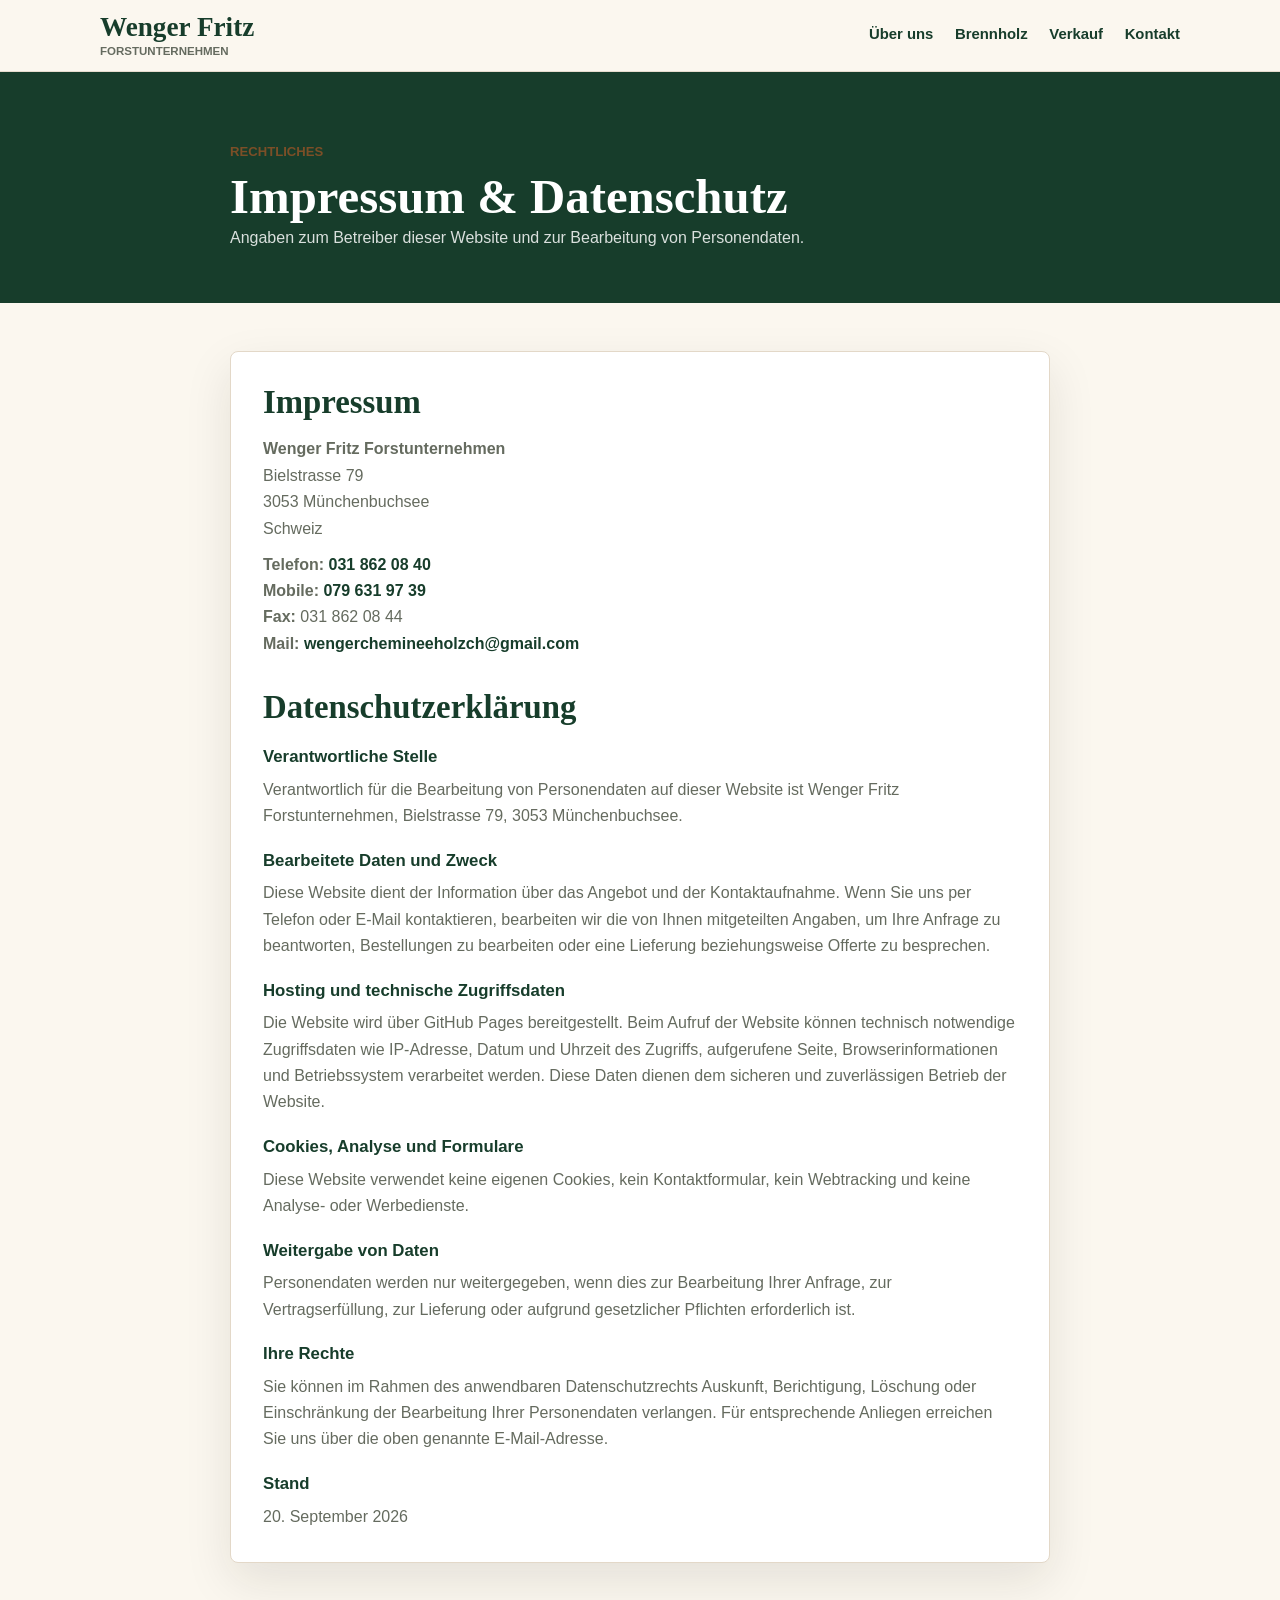
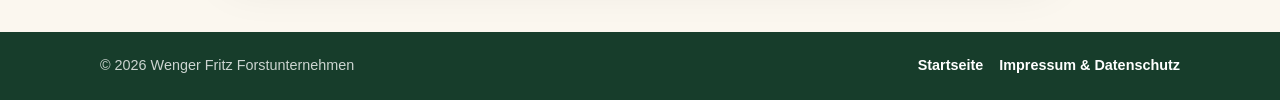
==== impressum-datenschutz.html @ 23b629f1 "Add impressum and privacy page" ====
﻿<!DOCTYPE html>
<html lang="de-CH">
<head>
  <meta charset="UTF-8">
  <meta name="viewport" content="width=device-width, initial-scale=1.0, viewport-fit=cover">
  <meta name="color-scheme" content="light">
  <meta name="theme-color" content="#173d2b">
  <title>Impressum & Datenschutz | Wenger Fritz Forstunternehmen</title>
  <meta name="description" content="Impressum und Datenschutzerklärung der Website von Wenger Fritz Forstunternehmen in Münchenbuchsee.">
  <meta name="robots" content="index, follow">
  <link rel="stylesheet" href="css/style.css">
</head>
<body>
  <header class="site-header" id="start">
    <a class="brand" href="index.html" aria-label="Zur Startseite von Wenger Forstunternehmen">
      <span class="brand-name">Wenger Fritz</span>
      <span class="brand-sub">Forstunternehmen</span>
    </a>
    <nav class="main-nav" aria-label="Seitennavigation">
      <a href="index.html#ueber-uns">Über uns</a>
      <a href="index.html#brennholz">Brennholz</a>
      <a href="index.html#verkauf">Verkauf</a>
      <a href="index.html#kontakt">Kontakt</a>
    </nav>
  </header>

  <main class="legal-main">
    <section class="section legal-hero">
      <div class="section-inner legal-wrap">
        <p class="section-kicker">Rechtliches</p>
        <h1>Impressum & Datenschutz</h1>
        <p>Angaben zum Betreiber dieser Website und zur Bearbeitung von Personendaten.</p>
      </div>
    </section>

    <section class="section legal-section">
      <div class="section-inner legal-wrap legal-card">
        <h2>Impressum</h2>
        <p><strong>Wenger Fritz Forstunternehmen</strong><br>Bielstrasse 79<br>3053 Münchenbuchsee<br>Schweiz</p>
        <p><strong>Telefon:</strong> <a href="tel:+41318620840">031 862 08 40</a><br><strong>Mobile:</strong> <a href="tel:+41796319739">079 631 97 39</a><br><strong>Fax:</strong> 031 862 08 44<br><strong>Mail:</strong> <a href="mailto:wengerchemineeholzch@gmail.com">wengerchemineeholzch@gmail.com</a></p>

        <h2>Datenschutzerklärung</h2>
        <h3>Verantwortliche Stelle</h3>
        <p>Verantwortlich für die Bearbeitung von Personendaten auf dieser Website ist Wenger Fritz Forstunternehmen, Bielstrasse 79, 3053 Münchenbuchsee.</p>

        <h3>Bearbeitete Daten und Zweck</h3>
        <p>Diese Website dient der Information über das Angebot und der Kontaktaufnahme. Wenn Sie uns per Telefon oder E-Mail kontaktieren, bearbeiten wir die von Ihnen mitgeteilten Angaben, um Ihre Anfrage zu beantworten, Bestellungen zu bearbeiten oder eine Lieferung beziehungsweise Offerte zu besprechen.</p>

        <h3>Hosting und technische Zugriffsdaten</h3>
        <p>Die Website wird über GitHub Pages bereitgestellt. Beim Aufruf der Website können technisch notwendige Zugriffsdaten wie IP-Adresse, Datum und Uhrzeit des Zugriffs, aufgerufene Seite, Browserinformationen und Betriebssystem verarbeitet werden. Diese Daten dienen dem sicheren und zuverlässigen Betrieb der Website.</p>

        <h3>Cookies, Analyse und Formulare</h3>
        <p>Diese Website verwendet keine eigenen Cookies, kein Kontaktformular, kein Webtracking und keine Analyse- oder Werbedienste.</p>

        <h3>Weitergabe von Daten</h3>
        <p>Personendaten werden nur weitergegeben, wenn dies zur Bearbeitung Ihrer Anfrage, zur Vertragserfüllung, zur Lieferung oder aufgrund gesetzlicher Pflichten erforderlich ist.</p>

        <h3>Ihre Rechte</h3>
        <p>Sie können im Rahmen des anwendbaren Datenschutzrechts Auskunft, Berichtigung, Löschung oder Einschränkung der Bearbeitung Ihrer Personendaten verlangen. Für entsprechende Anliegen erreichen Sie uns über die oben genannte E-Mail-Adresse.</p>

        <h3>Stand</h3>
        <p>20. September 2026</p>
      </div>
    </section>
  </main>

  <nav class="bottom-nav" aria-label="Mobile Navigation">
    <a href="index.html#start">Start</a>
    <a href="index.html#brennholz">Brennholz</a>
    <a href="index.html#verkauf">Verkauf</a>
    <a href="index.html#kontakt">Kontakt</a>
  </nav>

  <footer class="site-footer">
    <p>© 2026 Wenger Fritz Forstunternehmen</p>
    <div class="footer-links">
      <a href="index.html#start">Startseite</a>
      <a href="impressum-datenschutz.html">Impressum & Datenschutz</a>
    </div>
  </footer>
</body>
</html>
---- css/style.css ----
﻿:root {
  --green: #173d2b;
  --wood: #a66d35;
  --wood-dark: #7c4f27;
  --ink: #252922;
  --muted: #656b5f;
  --paper: #fbf7ef;
  --paper-2: #f2eadf;
  --line: #e3d8c8;
  --white: #ffffff;
  --shadow: 0 18px 48px rgba(28, 31, 24, 0.1);
  --radius: 8px;
  --content: 1080px;
}

* { box-sizing: border-box; margin: 0; padding: 0; }
html { scroll-behavior: smooth; font-size: 16px; }
body {
  font-family: "Segoe UI", Arial, sans-serif;
  color: var(--ink);
  background: var(--paper);
  line-height: 1.65;
  -webkit-font-smoothing: antialiased;
  text-rendering: optimizeLegibility;
}
img { display: block; max-width: 100%; height: auto; }
a { color: inherit; text-decoration: none; }
section[id] { scroll-margin-top: 86px; }

.site-header {
  position: fixed;
  top: 0;
  left: 0;
  right: 0;
  z-index: 20;
  display: flex;
  align-items: center;
  justify-content: space-between;
  gap: 1.5rem;
  min-height: 72px;
  padding: 0.7rem max(1.25rem, calc((100vw - var(--content)) / 2));
  background: rgba(251, 247, 239, 0.92);
  border-bottom: 1px solid rgba(227, 216, 200, 0.85);
  backdrop-filter: blur(14px);
}
.brand { display: inline-flex; flex-direction: column; line-height: 1; color: var(--green); flex: 0 0 auto; }
.brand-name { font-family: Georgia, "Times New Roman", serif; font-size: 1.7rem; font-weight: 700; }
.brand-sub { margin-top: 0.28rem; color: var(--muted); font-size: 0.72rem; font-weight: 800; text-transform: uppercase; }
.main-nav { display: flex; align-items: center; gap: 1.35rem; color: var(--green); font-weight: 650; font-size: 0.93rem; }
.main-nav a { padding: 0.45rem 0; border-bottom: 2px solid transparent; }
.main-nav a:hover { border-color: var(--wood); color: var(--wood-dark); }
.bottom-nav { display: none; }

.hero {
  position: relative;
  min-height: 620px;
  display: grid;
  align-items: center;
  overflow: hidden;
  isolation: isolate;
  background: #d8c3a5;
}
.hero-image { position: absolute; inset: 0; z-index: -2; width: 100%; height: 100%; object-fit: cover; object-position: center right; }
.hero-shade {
  position: absolute;
  inset: 0;
  z-index: -1;
  background: linear-gradient(90deg, rgba(251, 247, 239, 0.93) 0%, rgba(251, 247, 239, 0.74) 38%, rgba(251, 247, 239, 0.2) 70%, rgba(23, 61, 43, 0.05) 100%);
}
.hero-content { width: min(var(--content), calc(100% - 2.5rem)); margin: 0 auto; padding-top: 72px; }
.eyebrow, .section-kicker { color: var(--wood-dark); font-size: 0.82rem; font-weight: 800; text-transform: uppercase; }

h1, h2, h3 { font-family: Georgia, "Times New Roman", serif; color: var(--green); line-height: 1.12; font-weight: 700; }
h1 { max-width: 620px; font-size: 3.05rem; margin-top: 0.5rem; }
h2 { font-size: 2.05rem; margin: 0.35rem 0 1rem; }
h3 { font-size: 1.22rem; margin-bottom: 0.55rem; }
.lead { max-width: 540px; margin-top: 1.1rem; color: #465040; font-size: 1.06rem; }
.hero-actions { display: flex; flex-wrap: wrap; gap: 0.85rem; margin-top: 1.7rem; }
.button { display: inline-flex; align-items: center; justify-content: center; min-height: 46px; padding: 0.75rem 1.15rem; border-radius: 4px; font-weight: 750; transition: transform 0.18s ease, background 0.18s ease, border-color 0.18s ease; }
.button:hover { transform: translateY(-1px); }
.button.primary { color: var(--white); background: var(--green); }
.button.primary:hover { background: #0f2f20; }
.button.secondary { color: var(--green); background: rgba(255, 255, 255, 0.72); border: 1px solid rgba(23, 61, 43, 0.25); }
.button.secondary:hover { border-color: var(--wood); background: var(--white); }

.section { padding: 4.3rem 1.25rem; }
.section-inner { width: min(var(--content), 100%); margin: 0 auto; }
.about { background: var(--green); color: var(--white); }
.about-grid { display: grid; grid-template-columns: minmax(0, 1fr) 340px; gap: 3rem; align-items: center; }
.about .section-kicker { color: #e7bc83; }
.about h2 { color: var(--white); }
.about p:not(.section-kicker) { max-width: 720px; color: rgba(255, 255, 255, 0.84); font-size: 1.03rem; margin-bottom: 0.9rem; }
.about img { width: 100%; height: 250px; object-fit: cover; border-radius: var(--radius); box-shadow: 0 16px 40px rgba(0, 0, 0, 0.18); }

.production-grid { display: grid; grid-template-columns: minmax(0, 1fr) 360px; gap: 2.5rem; align-items: center; margin-bottom: 3.2rem; }
.production-grid > div { max-width: 700px; }
.production-grid p { color: var(--muted); margin-bottom: 0.9rem; }
.production-grid img { width: 100%; height: 255px; object-fit: cover; border-radius: var(--radius); box-shadow: 0 14px 34px rgba(28, 31, 24, 0.1); }
.offer-list { margin-top: 1rem; }
.section-heading { max-width: 720px; margin-bottom: 1.8rem; }
.compact-heading { margin-bottom: 1.4rem; }
.simple-grid { display: grid; grid-template-columns: repeat(3, 1fr); gap: 1rem; }
.simple-grid article { min-height: 185px; padding: 1.3rem; background: var(--white); border: 1px solid var(--line); border-radius: var(--radius); box-shadow: 0 10px 28px rgba(28, 31, 24, 0.045); }
.simple-grid ul { list-style: none; display: grid; gap: 0.45rem; color: var(--muted); }
.simple-grid li { position: relative; padding-left: 1.1rem; }
.simple-grid li::before { content: ""; position: absolute; left: 0; top: 0.72em; width: 5px; height: 5px; border-radius: 50%; background: var(--wood); }
.simple-grid p, .split p, .contact-card p { color: var(--muted); }

.muted { background: var(--paper-2); }
.split { display: grid; grid-template-columns: minmax(0, 1fr) 330px; gap: 2.5rem; align-items: start; }
.split > div:first-child { max-width: 700px; }
.downloads { display: flex; flex-wrap: wrap; gap: 0.75rem; margin-top: 1.4rem; }
.downloads a { display: inline-flex; align-items: center; min-height: 42px; padding: 0.6rem 0.85rem; border: 1px solid var(--line); border-radius: 4px; background: rgba(255, 255, 255, 0.65); color: var(--green); font-weight: 700; }
.downloads a:hover { border-color: var(--wood); color: var(--wood-dark); background: var(--white); }
.hours { padding: 1.35rem; background: var(--white); border: 1px solid var(--line); border-radius: var(--radius); box-shadow: var(--shadow); }
.hours dl { display: grid; gap: 0.72rem; margin-top: 1rem; }
.hours dl div { display: flex; justify-content: space-between; gap: 1rem; padding-bottom: 0.72rem; border-bottom: 1px solid var(--line); }
.hours dl div:last-child { border-bottom: 0; padding-bottom: 0; }
.hours dt { color: var(--muted); }
.hours dd { color: var(--green); font-weight: 800; text-align: right; }

.photo-row { width: min(var(--content), calc(100% - 2.5rem)); margin: 3.2rem auto; display: grid; grid-template-columns: repeat(3, 1fr); gap: 1rem; }
.photo-row img { width: 100%; height: 210px; object-fit: cover; border-radius: var(--radius); box-shadow: 0 10px 28px rgba(28, 31, 24, 0.08); }

.contact-section { background: var(--paper); padding-top: 1.5rem; }
.contact-card { padding: 1.8rem; background: var(--white); border: 1px solid var(--line); border-radius: var(--radius); box-shadow: var(--shadow); }
.contact-intro { max-width: 680px; margin-bottom: 1.5rem; }
.contact-details { display: grid; grid-template-columns: repeat(2, minmax(0, 1fr)); gap: 1rem; }
.contact-item { min-width: 0; padding: 1.1rem; background: var(--paper); border: 1px solid var(--line); border-radius: var(--radius); }
.contact-item h3 { font-family: "Segoe UI", Arial, sans-serif; font-size: 1rem; line-height: 1.3; margin-bottom: 0.45rem; color: var(--green); }
.contact-item p { margin: 0; color: var(--muted); }
.contact-item p + p { margin-top: 0.35rem; }
.contact-item span { color: var(--muted); font-weight: 650; }
.contact-item a { color: var(--green); font-weight: 800; overflow-wrap: anywhere; word-break: break-word; }
.contact-item a:hover { color: var(--wood-dark); }
.contact-address { grid-column: span 2; }
.contact-mail { grid-column: span 2; }
.site-footer { display: flex; justify-content: space-between; gap: 1rem; padding: 1.4rem max(1.25rem, calc((100vw - var(--content)) / 2)); background: var(--green); color: rgba(255, 255, 255, 0.78); font-size: 0.9rem; }
.site-footer a { color: var(--white); font-weight: 700; }
.footer-links { display: flex; flex-wrap: wrap; gap: 1rem; }
.legal-main { padding-top: 72px; }
.legal-hero { background: var(--green); color: var(--white); padding-bottom: 3.2rem; }
.legal-hero h1 { color: var(--white); }
.legal-hero p:not(.section-kicker) { color: rgba(255, 255, 255, 0.84); max-width: 720px; }
.legal-wrap { max-width: 820px; }
.legal-section { padding-top: 3rem; }
.legal-card { padding: 2rem; background: var(--white); border: 1px solid var(--line); border-radius: var(--radius); box-shadow: var(--shadow); }
.legal-card h2 { margin-top: 2rem; }
.legal-card h2:first-child { margin-top: 0; }
.legal-card h3 { margin-top: 1.4rem; font-family: "Segoe UI", Arial, sans-serif; font-size: 1.05rem; }
.legal-card p { color: var(--muted); margin-top: 0.6rem; }
.legal-card a { color: var(--green); font-weight: 800; overflow-wrap: anywhere; }

@media (max-width: 900px) {
  body { padding-bottom: calc(58px + env(safe-area-inset-bottom, 0px)); }
  section[id] { scroll-margin-top: 72px; }
  .site-header { min-height: 62px; padding: 0.72rem 1rem; background: rgba(251, 247, 239, 0.96); box-shadow: 0 6px 20px rgba(28, 31, 24, 0.06); }
  .brand-name { font-size: 1.42rem; }
  .brand-sub { font-size: 0.62rem; }
  .main-nav { display: none; }
  .bottom-nav {
    position: fixed;
    left: 0;
    right: 0;
    bottom: 0;
    z-index: 30;
    display: grid;
    grid-template-columns: repeat(4, minmax(0, 1fr));
    min-height: calc(58px + env(safe-area-inset-bottom, 0px));
    padding-bottom: env(safe-area-inset-bottom, 0px);
    background: rgba(251, 247, 239, 0.96);
    border-top: 1px solid var(--line);
    box-shadow: 0 -8px 24px rgba(28, 31, 24, 0.08);
    backdrop-filter: blur(14px);
  }
  .bottom-nav a { display: grid; place-items: center; min-width: 0; min-height: 58px; padding: 0.4rem 0.2rem; color: var(--green); font-size: 0.76rem; font-weight: 800; text-align: center; }
  .bottom-nav a:hover { color: var(--wood-dark); }
  .hero { min-height: 590px; align-items: end; }
  .hero-shade { background: linear-gradient(180deg, rgba(251, 247, 239, 0.9) 0%, rgba(251, 247, 239, 0.66) 42%, rgba(23, 61, 43, 0.05) 100%); }
  .hero-content { width: min(100% - 2rem, 680px); padding: 5.4rem 0 2.7rem; }
  h1 { font-size: 2.2rem; }
  h2 { font-size: 1.75rem; }
  .lead { font-size: 1rem; }
  .section { padding: 3.4rem 1rem; }
  .about-grid, .production-grid, .simple-grid, .split { grid-template-columns: 1fr; }
  .about-grid, .production-grid { gap: 1.6rem; }
  .about img, .production-grid img { height: 220px; }
  .production-grid { margin-bottom: 2.6rem; }
  .photo-row { width: calc(100% - 2rem); grid-template-columns: 1fr; margin: 2.4rem auto; }
  .photo-row img { height: 220px; }
  .contact-card { padding: 1.2rem; }
  .contact-details { grid-template-columns: 1fr; gap: 0.8rem; }
  .contact-address, .contact-mail { grid-column: auto; }
  .contact-item { padding: 0.95rem; }
  .site-footer { padding-bottom: 5rem; }
}

@media (max-width: 560px) {
  .site-header { min-height: 58px; gap: 0.75rem; }
  .brand-name { font-size: 1.28rem; }
  .brand-sub { font-size: 0.58rem; }
  .hero { min-height: 540px; }
  .hero-image { object-position: 66% center; }
  .hero-content { width: min(100% - 1.5rem, 680px); padding-top: 5rem; padding-bottom: 2rem; }
  .eyebrow, .section-kicker { font-size: 0.74rem; }
  h1 { font-size: 1.7rem; }
  h2 { font-size: 1.55rem; }
  .lead { font-size: 0.96rem; }
  .hero-actions { flex-direction: column; }
  .button { width: 100%; }
  .section { padding: 2.8rem 0.85rem; }
  .simple-grid article { min-height: auto; }
  .about img, .production-grid img { height: 190px; }
  .hours dl div { flex-direction: column; gap: 0.1rem; }
  .hours dd { text-align: left; }
  .photo-row { width: calc(100% - 1.5rem); }
  .bottom-nav a { font-size: 0.68rem; }
  .footer-links { flex-direction: column; gap: 0.45rem; }
  .legal-main { padding-top: 58px; }
  .legal-card { padding: 1.2rem; }
  .site-footer { flex-direction: column; }
}

@media (max-width: 380px) {
  .brand-name { font-size: 1.15rem; }
  .brand-sub { font-size: 0.54rem; }
  h1 { font-size: 1.52rem; }
  .button { min-height: 44px; padding: 0.7rem 0.9rem; }
  .bottom-nav a { font-size: 0.62rem; }
}



.contact-lines {
  display: grid;
  gap: 0.9rem;
}

.contact-line {
  display: grid;
  gap: 0.18rem;
}

.contact-line span {
  color: var(--muted);
  font-weight: 750;
}

.contact-line a,
.contact-line strong {
  color: var(--green);
  font-size: 1.08rem;
  font-weight: 850;
  line-height: 1.35;
  overflow-wrap: anywhere;
  word-break: break-word;
}

.contact-line a:hover {
  color: var(--wood-dark);
}

@media (min-width: 901px) {
  .contact-line {
    grid-template-columns: 92px minmax(0, 1fr);
    align-items: baseline;
    gap: 0.8rem;
  }
}

@media (max-width: 900px) {
  .contact-line {
    gap: 0.22rem;
  }

  .contact-line a,
  .contact-line strong {
    font-size: 1.04rem;
  }
}
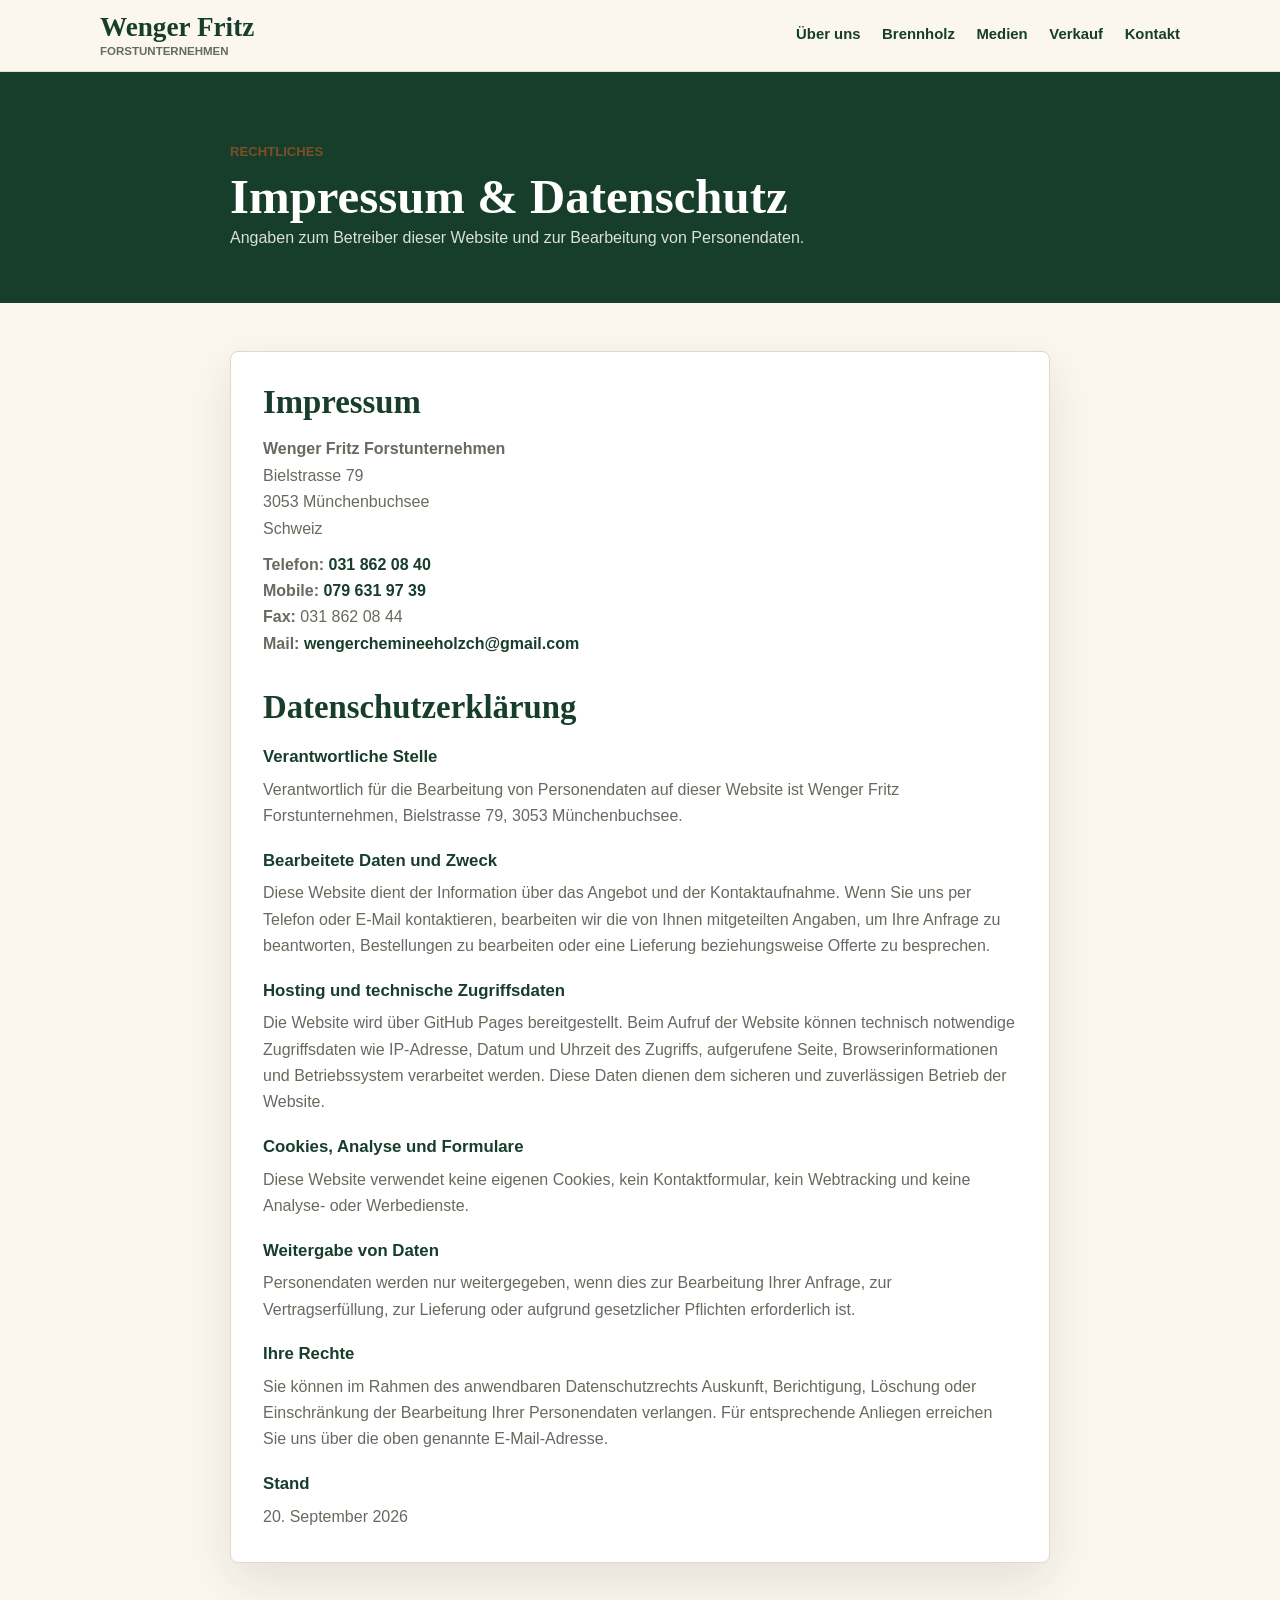
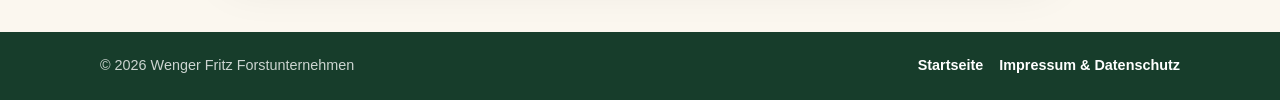
==== commit a67a5491: "Logo-Banner als Hero, Medien-Sektion mit Artikel-Vorschau Hero: - Neuer Logo-Banner (Medien 19) stat" ====
--- a/impressum-datenschutz.html
+++ b/impressum-datenschutz.html
@@ -19,6 +19,7 @@
     <nav class="main-nav" aria-label="Seitennavigation">
       <a href="index.html#ueber-uns">Über uns</a>
       <a href="index.html#brennholz">Brennholz</a>
+      <a href="index.html#medien">Medien</a>
       <a href="index.html#verkauf">Verkauf</a>
       <a href="index.html#kontakt">Kontakt</a>
     </nav>
@@ -66,6 +67,7 @@
 
   <nav class="bottom-nav" aria-label="Mobile Navigation">
     <a href="index.html#start">Start</a>
+    <a href="index.html#ueber-uns">Über uns</a>
     <a href="index.html#brennholz">Brennholz</a>
     <a href="index.html#verkauf">Verkauf</a>
     <a href="index.html#kontakt">Kontakt</a>
--- a/css/style.css
+++ b/css/style.css
@@ -52,22 +52,19 @@
 .bottom-nav { display: none; }
 
 .hero {
-  position: relative;
-  min-height: 620px;
-  display: grid;
-  align-items: center;
-  overflow: hidden;
-  isolation: isolate;
-  background: #d8c3a5;
-}
-.hero-image { position: absolute; inset: 0; z-index: -2; width: 100%; height: 100%; object-fit: cover; object-position: center right; }
-.hero-shade {
-  position: absolute;
-  inset: 0;
-  z-index: -1;
-  background: linear-gradient(90deg, rgba(251, 247, 239, 0.93) 0%, rgba(251, 247, 239, 0.74) 38%, rgba(251, 247, 239, 0.2) 70%, rgba(23, 61, 43, 0.05) 100%);
-}
-.hero-content { width: min(var(--content), calc(100% - 2.5rem)); margin: 0 auto; padding-top: 72px; }
+  background: var(--paper);
+  padding-top: 72px;
+}
+.hero-banner {
+  display: block;
+  width: 100%;
+  height: auto;
+  max-height: min(52svh, 520px);
+  object-fit: cover;
+  object-position: center 34%;
+  background: var(--paper-2);
+}
+.hero-content { width: min(var(--content), calc(100% - 2.5rem)); margin: 0 auto; padding: 2.1rem 0 2.9rem; }
 .eyebrow, .section-kicker { color: var(--wood-dark); font-size: 0.82rem; font-weight: 800; text-transform: uppercase; }
 
 h1, h2, h3 { font-family: Georgia, "Times New Roman", serif; color: var(--green); line-height: 1.12; font-weight: 700; }
@@ -125,16 +122,16 @@
 .contact-section { background: var(--paper); padding-top: 1.5rem; }
 .contact-card { padding: 1.8rem; background: var(--white); border: 1px solid var(--line); border-radius: var(--radius); box-shadow: var(--shadow); }
 .contact-intro { max-width: 680px; margin-bottom: 1.5rem; }
-.contact-details { display: grid; grid-template-columns: repeat(2, minmax(0, 1fr)); gap: 1rem; }
-.contact-item { min-width: 0; padding: 1.1rem; background: var(--paper); border: 1px solid var(--line); border-radius: var(--radius); }
+.contact-details { display: grid; grid-template-columns: repeat(2, minmax(0, 1fr)); gap: 1rem; align-items: stretch; }
+.contact-item { min-width: 0; min-height: 150px; padding: 1.1rem; background: var(--paper); border: 1px solid var(--line); border-radius: var(--radius); }
 .contact-item h3 { font-family: "Segoe UI", Arial, sans-serif; font-size: 1rem; line-height: 1.3; margin-bottom: 0.45rem; color: var(--green); }
 .contact-item p { margin: 0; color: var(--muted); }
 .contact-item p + p { margin-top: 0.35rem; }
 .contact-item span { color: var(--muted); font-weight: 650; }
 .contact-item a { color: var(--green); font-weight: 800; overflow-wrap: anywhere; word-break: break-word; }
 .contact-item a:hover { color: var(--wood-dark); }
-.contact-address { grid-column: span 2; }
-.contact-mail { grid-column: span 2; }
+.contact-address { grid-column: auto; }
+.contact-mail { grid-column: auto; }
 .site-footer { display: flex; justify-content: space-between; gap: 1rem; padding: 1.4rem max(1.25rem, calc((100vw - var(--content)) / 2)); background: var(--green); color: rgba(255, 255, 255, 0.78); font-size: 0.9rem; }
 .site-footer a { color: var(--white); font-weight: 700; }
 .footer-links { display: flex; flex-wrap: wrap; gap: 1rem; }
@@ -165,7 +162,7 @@
     bottom: 0;
     z-index: 30;
     display: grid;
-    grid-template-columns: repeat(4, minmax(0, 1fr));
+    grid-template-columns: repeat(5, minmax(0, 1fr));
     min-height: calc(58px + env(safe-area-inset-bottom, 0px));
     padding-bottom: env(safe-area-inset-bottom, 0px);
     background: rgba(251, 247, 239, 0.96);
@@ -173,11 +170,10 @@
     box-shadow: 0 -8px 24px rgba(28, 31, 24, 0.08);
     backdrop-filter: blur(14px);
   }
-  .bottom-nav a { display: grid; place-items: center; min-width: 0; min-height: 58px; padding: 0.4rem 0.2rem; color: var(--green); font-size: 0.76rem; font-weight: 800; text-align: center; }
+  .bottom-nav a { display: grid; place-items: center; min-width: 0; min-height: 58px; padding: 0.4rem 0.15rem; color: var(--green); font-size: 0.72rem; font-weight: 800; text-align: center; hyphens: auto; }
   .bottom-nav a:hover { color: var(--wood-dark); }
-  .hero { min-height: 590px; align-items: end; }
-  .hero-shade { background: linear-gradient(180deg, rgba(251, 247, 239, 0.9) 0%, rgba(251, 247, 239, 0.66) 42%, rgba(23, 61, 43, 0.05) 100%); }
-  .hero-content { width: min(100% - 2rem, 680px); padding: 5.4rem 0 2.7rem; }
+  .hero { padding-top: 62px; }
+  .hero-content { width: calc(100% - 2rem); max-width: var(--content); padding: 2rem 0 2.5rem; }
   h1 { font-size: 2.2rem; }
   h2 { font-size: 1.75rem; }
   .lead { font-size: 1rem; }
@@ -190,33 +186,33 @@
   .photo-row img { height: 220px; }
   .contact-card { padding: 1.2rem; }
   .contact-details { grid-template-columns: 1fr; gap: 0.8rem; }
-  .contact-address, .contact-mail { grid-column: auto; }
-  .contact-item { padding: 0.95rem; }
+  .contact-item { min-height: auto; padding: 0.95rem; }
   .site-footer { padding-bottom: 5rem; }
 }
 
 @media (max-width: 560px) {
-  .site-header { min-height: 58px; gap: 0.75rem; }
-  .brand-name { font-size: 1.28rem; }
-  .brand-sub { font-size: 0.58rem; }
-  .hero { min-height: 540px; }
-  .hero-image { object-position: 66% center; }
-  .hero-content { width: min(100% - 1.5rem, 680px); padding-top: 5rem; padding-bottom: 2rem; }
-  .eyebrow, .section-kicker { font-size: 0.74rem; }
-  h1 { font-size: 1.7rem; }
+  .site-header { min-height: 54px; gap: 0.75rem; padding: 0.45rem 0.85rem; }
+  .brand-name { font-size: 1.22rem; }
+  .brand-sub { margin-top: 0.18rem; font-size: 0.56rem; }
+  .hero { padding-top: 54px; }
+  .hero-content { width: calc(100% - 1.5rem); padding: 1.6rem 0 2.1rem; }
+  .eyebrow, .section-kicker { font-size: 0.72rem; }
+  .eyebrow { line-height: 1.45; }
+  h1 { margin-top: 0.45rem; font-size: 1.62rem; }
   h2 { font-size: 1.55rem; }
-  .lead { font-size: 0.96rem; }
-  .hero-actions { flex-direction: column; }
-  .button { width: 100%; }
+  .lead { margin-top: 0.75rem; color: #394137; font-size: 0.96rem; line-height: 1.55; }
+  .hero-actions { flex-direction: column; gap: 0.65rem; margin-top: 1rem; }
+  .button { width: 100%; padding: 0.72rem 0.9rem; }
+  .button.secondary { background: rgba(251, 247, 239, 0.94); border-color: rgba(23, 61, 43, 0.3); box-shadow: 0 8px 22px rgba(28, 31, 24, 0.08); }
   .section { padding: 2.8rem 0.85rem; }
   .simple-grid article { min-height: auto; }
   .about img, .production-grid img { height: 190px; }
   .hours dl div { flex-direction: column; gap: 0.1rem; }
   .hours dd { text-align: left; }
   .photo-row { width: calc(100% - 1.5rem); }
-  .bottom-nav a { font-size: 0.68rem; }
+  .bottom-nav a { font-size: 0.64rem; }
   .footer-links { flex-direction: column; gap: 0.45rem; }
-  .legal-main { padding-top: 58px; }
+  .legal-main { padding-top: 54px; }
   .legal-card { padding: 1.2rem; }
   .site-footer { flex-direction: column; }
 }
@@ -224,10 +220,13 @@
 @media (max-width: 380px) {
   .brand-name { font-size: 1.15rem; }
   .brand-sub { font-size: 0.54rem; }
-  h1 { font-size: 1.52rem; }
+  .hero-content { width: calc(100% - 1rem); padding: 1.35rem 0 1.8rem; }
+  h1 { font-size: 1.45rem; }
+  .lead { font-size: 0.9rem; }
   .button { min-height: 44px; padding: 0.7rem 0.9rem; }
-  .bottom-nav a { font-size: 0.62rem; }
-}
+  .bottom-nav a { font-size: 0.58rem; }
+}
+
 
 
 
@@ -279,3 +278,142 @@
   }
 }
 
+
+
+/* --- Medien: Karte + Vorschau --- */
+.media-grid { display: grid; gap: 1rem; }
+.media-trigger {
+  display: grid;
+  grid-template-columns: 210px minmax(0, 1fr);
+  gap: 1.4rem;
+  width: 100%;
+  margin: 0;
+  padding: 1.1rem;
+  background: var(--white);
+  border: 1px solid var(--line);
+  border-radius: var(--radius);
+  box-shadow: 0 10px 28px rgba(28, 31, 24, 0.05);
+  font: inherit;
+  color: inherit;
+  text-align: left;
+  cursor: pointer;
+  transition: transform 0.18s ease, border-color 0.18s ease, box-shadow 0.18s ease;
+}
+.media-trigger:hover { transform: translateY(-2px); border-color: var(--wood); box-shadow: var(--shadow); }
+.media-trigger:focus-visible { outline: 3px solid var(--wood); outline-offset: 3px; }
+.media-thumb { display: block; overflow: hidden; border: 1px solid var(--line); border-radius: 6px; background: var(--paper-2); }
+.media-thumb img { width: 100%; height: 100%; aspect-ratio: 3 / 4; object-fit: cover; object-position: top center; }
+.media-body { display: grid; align-content: start; gap: 0.42rem; min-width: 0; }
+.media-meta { color: var(--wood-dark); font-size: 0.78rem; font-weight: 800; text-transform: uppercase; }
+.media-title { font-family: Georgia, "Times New Roman", serif; color: var(--green); font-size: 1.32rem; font-weight: 700; line-height: 1.2; }
+.media-text { color: var(--muted); }
+.media-cta { display: inline-flex; align-items: center; gap: 0.4rem; margin-top: 0.3rem; color: var(--green); font-weight: 800; }
+.media-cta::after { content: "→"; font-size: 1.1em; line-height: 1; }
+.media-trigger:hover .media-cta { color: var(--wood-dark); }
+
+.lightbox {
+  position: fixed;
+  inset: 0;
+  z-index: 60;
+  display: flex;
+  align-items: center;
+  justify-content: center;
+  padding: clamp(0.5rem, 3vw, 2rem);
+  background: rgba(20, 24, 18, 0.82);
+  backdrop-filter: blur(3px);
+}
+.lightbox[hidden] { display: none; }
+.lightbox-dialog {
+  display: flex;
+  flex-direction: column;
+  width: min(940px, 100%);
+  max-height: 100%;
+  overflow: hidden;
+  background: var(--paper);
+  border-radius: var(--radius);
+  box-shadow: 0 30px 80px rgba(0, 0, 0, 0.45);
+}
+.lightbox-bar {
+  display: flex;
+  align-items: center;
+  justify-content: space-between;
+  gap: 0.75rem;
+  flex: 0 0 auto;
+  padding: 0.65rem 0.7rem 0.65rem 1rem;
+  background: var(--green);
+  color: var(--white);
+}
+.lightbox-title { min-width: 0; font-size: 0.92rem; font-weight: 700; line-height: 1.35; }
+.lightbox-tools { display: flex; align-items: center; gap: 0.5rem; flex: 0 0 auto; }
+.lightbox-pdf {
+  display: inline-flex;
+  align-items: center;
+  min-height: 38px;
+  padding: 0.4rem 0.8rem;
+  border: 1px solid rgba(255, 255, 255, 0.42);
+  border-radius: 4px;
+  color: var(--white);
+  font-size: 0.85rem;
+  font-weight: 700;
+}
+.lightbox-pdf:hover { background: rgba(255, 255, 255, 0.14); }
+.lightbox-close {
+  display: grid;
+  place-items: center;
+  width: 38px;
+  height: 38px;
+  padding: 0;
+  border: 1px solid rgba(255, 255, 255, 0.42);
+  border-radius: 4px;
+  background: transparent;
+  color: var(--white);
+  font-family: inherit;
+  font-size: 1.4rem;
+  line-height: 1;
+  cursor: pointer;
+}
+.lightbox-close:hover { background: rgba(255, 255, 255, 0.14); }
+.lightbox-pdf:focus-visible, .lightbox-close:focus-visible { outline: 3px solid var(--wood); outline-offset: 2px; }
+.lightbox-stage {
+  flex: 1 1 auto;
+  min-height: 0;
+  overflow: auto;
+  -webkit-overflow-scrolling: touch;
+  padding: 0.75rem;
+  background: var(--paper-2);
+}
+.lightbox-stage img {
+  display: block;
+  width: 100%;
+  height: auto;
+  border-radius: 4px;
+  background: var(--white);
+  box-shadow: 0 8px 24px rgba(0, 0, 0, 0.16);
+  cursor: zoom-in;
+}
+.lightbox-stage.is-zoomed img { width: min(1600px, 280%); max-width: none; cursor: zoom-out; }
+.lightbox-hint {
+  flex: 0 0 auto;
+  padding: 0.45rem 1rem 0.55rem;
+  background: var(--paper);
+  border-top: 1px solid var(--line);
+  color: var(--muted);
+  font-size: 0.78rem;
+  text-align: center;
+}
+body.is-locked { overflow: hidden; }
+
+@media (max-width: 720px) {
+  .media-trigger { grid-template-columns: 1fr; gap: 1rem; padding: 0.9rem; }
+  .media-thumb img { aspect-ratio: 16 / 10; }
+  .media-title { font-size: 1.2rem; }
+}
+
+@media (max-width: 560px) {
+  .lightbox { padding: 0.45rem; }
+  .lightbox-bar { padding: 0.55rem 0.55rem 0.55rem 0.8rem; }
+  .lightbox-title { font-size: 0.8rem; }
+  .lightbox-pdf { min-height: 36px; padding: 0.35rem 0.6rem; font-size: 0.78rem; }
+  .lightbox-close { width: 36px; height: 36px; }
+  .lightbox-stage { padding: 0.5rem; }
+}
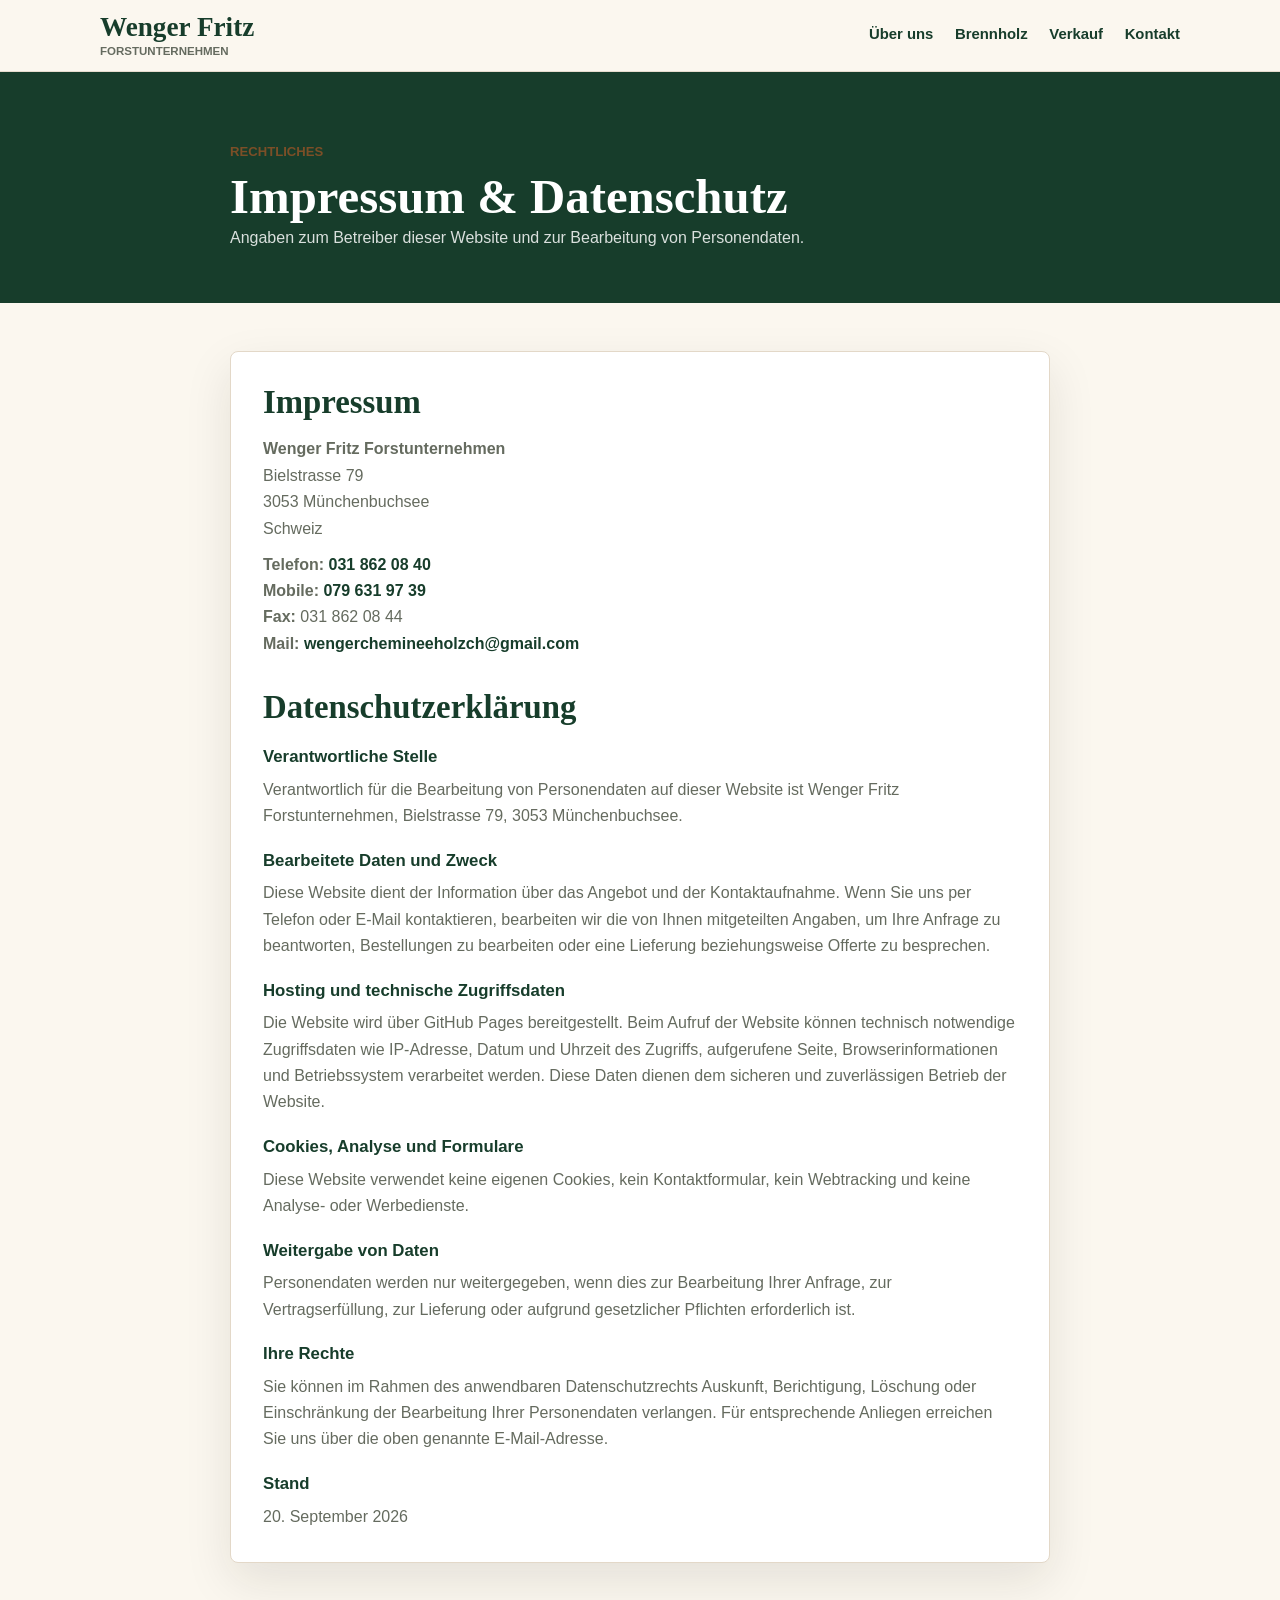
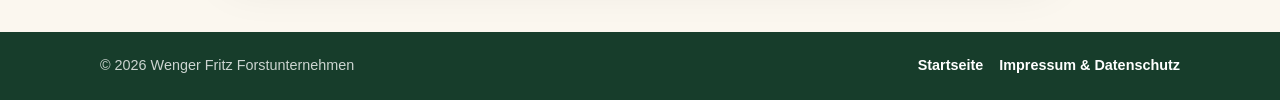
==== commit 941926a7: "Zeitungsartikel als Button in "Ueber uns" statt eigener Medien-Sektion - Eigene Sektion #medien wied" ====
--- a/impressum-datenschutz.html
+++ b/impressum-datenschutz.html
@@ -19,7 +19,6 @@
     <nav class="main-nav" aria-label="Seitennavigation">
       <a href="index.html#ueber-uns">Über uns</a>
       <a href="index.html#brennholz">Brennholz</a>
-      <a href="index.html#medien">Medien</a>
       <a href="index.html#verkauf">Verkauf</a>
       <a href="index.html#kontakt">Kontakt</a>
     </nav>
--- a/css/style.css
+++ b/css/style.css
@@ -280,36 +280,23 @@
 
 
 
-/* --- Medien: Karte + Vorschau --- */
-.media-grid { display: grid; gap: 1rem; }
-.media-trigger {
-  display: grid;
-  grid-template-columns: 210px minmax(0, 1fr);
-  gap: 1.4rem;
-  width: 100%;
-  margin: 0;
-  padding: 1.1rem;
-  background: var(--white);
-  border: 1px solid var(--line);
-  border-radius: var(--radius);
-  box-shadow: 0 10px 28px rgba(28, 31, 24, 0.05);
-  font: inherit;
-  color: inherit;
-  text-align: left;
-  cursor: pointer;
-  transition: transform 0.18s ease, border-color 0.18s ease, box-shadow 0.18s ease;
-}
-.media-trigger:hover { transform: translateY(-2px); border-color: var(--wood); box-shadow: var(--shadow); }
-.media-trigger:focus-visible { outline: 3px solid var(--wood); outline-offset: 3px; }
-.media-thumb { display: block; overflow: hidden; border: 1px solid var(--line); border-radius: 6px; background: var(--paper-2); }
-.media-thumb img { width: 100%; height: 100%; aspect-ratio: 3 / 4; object-fit: cover; object-position: top center; }
-.media-body { display: grid; align-content: start; gap: 0.42rem; min-width: 0; }
-.media-meta { color: var(--wood-dark); font-size: 0.78rem; font-weight: 800; text-transform: uppercase; }
-.media-title { font-family: Georgia, "Times New Roman", serif; color: var(--green); font-size: 1.32rem; font-weight: 700; line-height: 1.2; }
-.media-text { color: var(--muted); }
-.media-cta { display: inline-flex; align-items: center; gap: 0.4rem; margin-top: 0.3rem; color: var(--green); font-weight: 800; }
-.media-cta::after { content: "→"; font-size: 1.1em; line-height: 1; }
-.media-trigger:hover .media-cta { color: var(--wood-dark); }
+/* --- Medien: Artikel-Button im Bereich "Ueber uns" --- */
+.about-media {
+  margin-top: 1.5rem;
+  padding-top: 1.35rem;
+  border-top: 1px solid rgba(255, 255, 255, 0.2);
+}
+.about .about-media-note { margin-bottom: 0.95rem; color: rgba(255, 255, 255, 0.78); font-size: 0.97rem; }
+button.button { font-family: inherit; font-size: inherit; line-height: inherit; cursor: pointer; }
+.about .media-trigger {
+  gap: 0.55rem;
+  color: var(--green);
+  background: rgba(255, 255, 255, 0.94);
+  border: 1px solid rgba(255, 255, 255, 0.94);
+}
+.about .media-trigger:hover { background: var(--white); border-color: #e7bc83; color: var(--wood-dark); }
+.about .media-trigger:focus-visible { outline: 3px solid #e7bc83; outline-offset: 3px; }
+.media-trigger::after { content: "↗"; font-size: 1.05em; line-height: 1; }
 
 .lightbox {
   position: fixed;
@@ -403,12 +390,6 @@
 }
 body.is-locked { overflow: hidden; }
 
-@media (max-width: 720px) {
-  .media-trigger { grid-template-columns: 1fr; gap: 1rem; padding: 0.9rem; }
-  .media-thumb img { aspect-ratio: 16 / 10; }
-  .media-title { font-size: 1.2rem; }
-}
-
 @media (max-width: 560px) {
   .lightbox { padding: 0.45rem; }
   .lightbox-bar { padding: 0.55rem 0.55rem 0.55rem 0.8rem; }
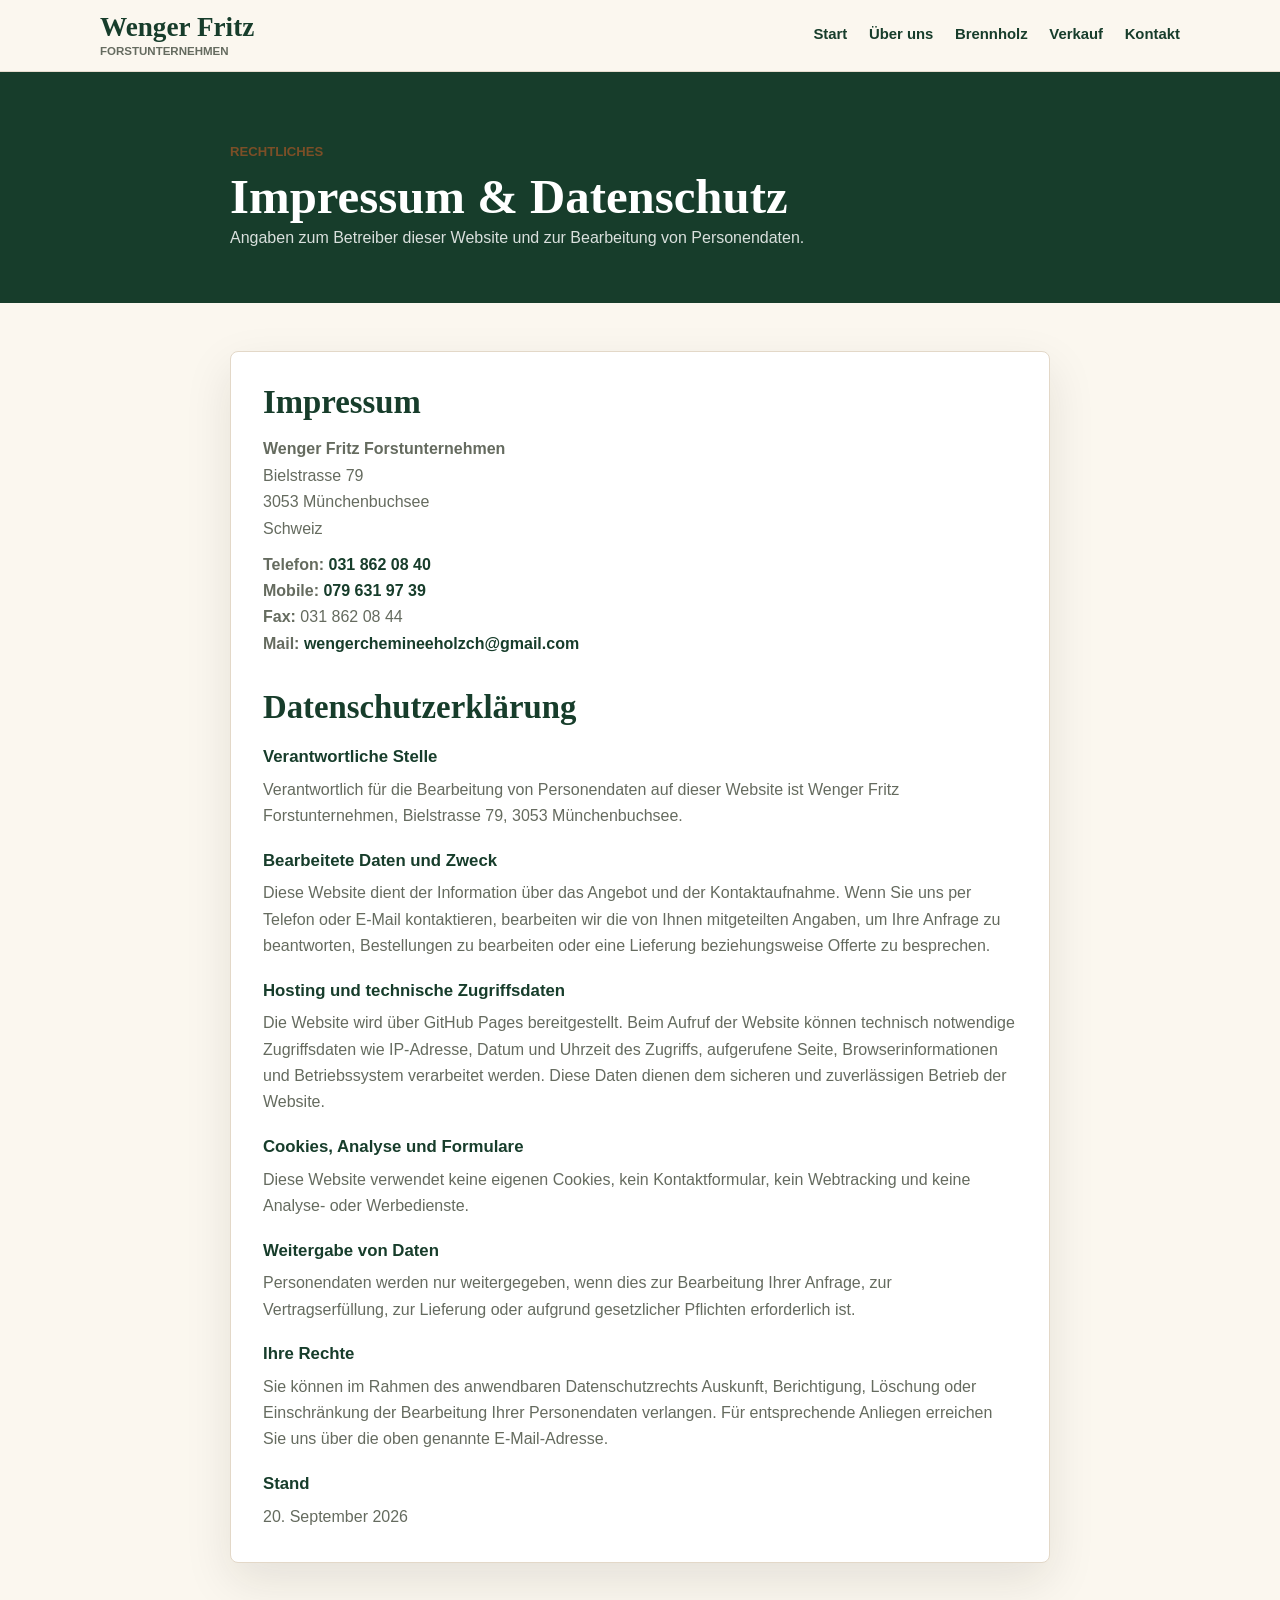
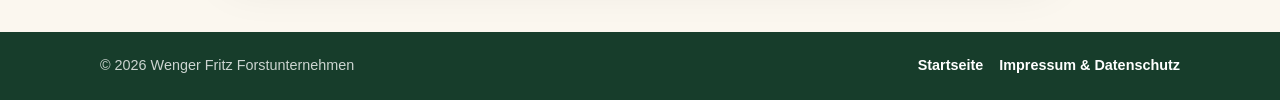
==== commit 36e50be5: "Start-Anker repariert, Verkauf gruen, Route-Button bei Anfahrt Start: - id="start" lag auf dem fixie" ====
--- a/impressum-datenschutz.html
+++ b/impressum-datenschutz.html
@@ -17,6 +17,7 @@
       <span class="brand-sub">Forstunternehmen</span>
     </a>
     <nav class="main-nav" aria-label="Seitennavigation">
+      <a href="index.html#start">Start</a>
       <a href="index.html#ueber-uns">Über uns</a>
       <a href="index.html#brennholz">Brennholz</a>
       <a href="index.html#verkauf">Verkauf</a>
--- a/css/style.css
+++ b/css/style.css
@@ -82,11 +82,11 @@
 
 .section { padding: 4.3rem 1.25rem; }
 .section-inner { width: min(var(--content), 100%); margin: 0 auto; }
-.about { background: var(--green); color: var(--white); }
+.section-green { background: var(--green); color: var(--white); }
 .about-grid { display: grid; grid-template-columns: minmax(0, 1fr) 340px; gap: 3rem; align-items: center; }
-.about .section-kicker { color: #e7bc83; }
-.about h2 { color: var(--white); }
-.about p:not(.section-kicker) { max-width: 720px; color: rgba(255, 255, 255, 0.84); font-size: 1.03rem; margin-bottom: 0.9rem; }
+.section-green .section-kicker { color: #e7bc83; }
+.section-green h2 { color: var(--white); }
+.section-green p:not(.section-kicker) { max-width: 720px; color: rgba(255, 255, 255, 0.84); font-size: 1.03rem; margin-bottom: 0.9rem; }
 .about img { width: 100%; height: 250px; object-fit: cover; border-radius: var(--radius); box-shadow: 0 16px 40px rgba(0, 0, 0, 0.18); }
 
 .production-grid { display: grid; grid-template-columns: minmax(0, 1fr) 360px; gap: 2.5rem; align-items: center; margin-bottom: 3.2rem; }
@@ -109,7 +109,9 @@
 .downloads { display: flex; flex-wrap: wrap; gap: 0.75rem; margin-top: 1.4rem; }
 .downloads a { display: inline-flex; align-items: center; min-height: 42px; padding: 0.6rem 0.85rem; border: 1px solid var(--line); border-radius: 4px; background: rgba(255, 255, 255, 0.65); color: var(--green); font-weight: 700; }
 .downloads a:hover { border-color: var(--wood); color: var(--wood-dark); background: var(--white); }
-.hours { padding: 1.35rem; background: var(--white); border: 1px solid var(--line); border-radius: var(--radius); box-shadow: var(--shadow); }
+.section-green .downloads a { background: rgba(255, 255, 255, 0.94); border-color: rgba(255, 255, 255, 0.94); }
+.section-green .downloads a:hover { background: var(--white); border-color: #e7bc83; }
+.hours { padding: 1.35rem; background: var(--white); border: 1px solid var(--line); border-radius: var(--radius); box-shadow: var(--shadow); color: var(--ink); }
 .hours dl { display: grid; gap: 0.72rem; margin-top: 1rem; }
 .hours dl div { display: flex; justify-content: space-between; gap: 1rem; padding-bottom: 0.72rem; border-bottom: 1px solid var(--line); }
 .hours dl div:last-child { border-bottom: 0; padding-bottom: 0; }
@@ -130,6 +132,24 @@
 .contact-item span { color: var(--muted); font-weight: 650; }
 .contact-item a { color: var(--green); font-weight: 800; overflow-wrap: anywhere; word-break: break-word; }
 .contact-item a:hover { color: var(--wood-dark); }
+.route-link {
+  display: inline-flex;
+  align-items: center;
+  gap: 0.45rem;
+  min-height: 42px;
+  margin-top: 0.8rem;
+  padding: 0.55rem 0.9rem;
+  background: var(--green);
+  border: 1px solid var(--green);
+  border-radius: 4px;
+  color: var(--white);
+  font-weight: 750;
+  transition: background 0.18s ease, border-color 0.18s ease;
+}
+.route-link::after { content: "↗"; font-size: 1.05em; line-height: 1; }
+.contact-item a.route-link { color: var(--white); font-weight: 750; }
+.route-link:hover { background: #0f2f20; border-color: var(--wood); }
+.route-link:focus-visible { outline: 3px solid var(--wood); outline-offset: 2px; }
 .contact-address { grid-column: auto; }
 .contact-mail { grid-column: auto; }
 .site-footer { display: flex; justify-content: space-between; gap: 1rem; padding: 1.4rem max(1.25rem, calc((100vw - var(--content)) / 2)); background: var(--green); color: rgba(255, 255, 255, 0.78); font-size: 0.9rem; }
@@ -286,16 +306,16 @@
   padding-top: 1.35rem;
   border-top: 1px solid rgba(255, 255, 255, 0.2);
 }
-.about .about-media-note { margin-bottom: 0.95rem; color: rgba(255, 255, 255, 0.78); font-size: 0.97rem; }
+.section-green .about-media-note { margin-bottom: 0.95rem; color: rgba(255, 255, 255, 0.78); font-size: 0.97rem; }
 button.button { font-family: inherit; font-size: inherit; line-height: inherit; cursor: pointer; }
-.about .media-trigger {
+.section-green .media-trigger {
   gap: 0.55rem;
   color: var(--green);
   background: rgba(255, 255, 255, 0.94);
   border: 1px solid rgba(255, 255, 255, 0.94);
 }
-.about .media-trigger:hover { background: var(--white); border-color: #e7bc83; color: var(--wood-dark); }
-.about .media-trigger:focus-visible { outline: 3px solid #e7bc83; outline-offset: 3px; }
+.section-green .media-trigger:hover { background: var(--white); border-color: #e7bc83; color: var(--wood-dark); }
+.section-green .media-trigger:focus-visible { outline: 3px solid #e7bc83; outline-offset: 3px; }
 .media-trigger::after { content: "↗"; font-size: 1.05em; line-height: 1; }
 
 .lightbox {
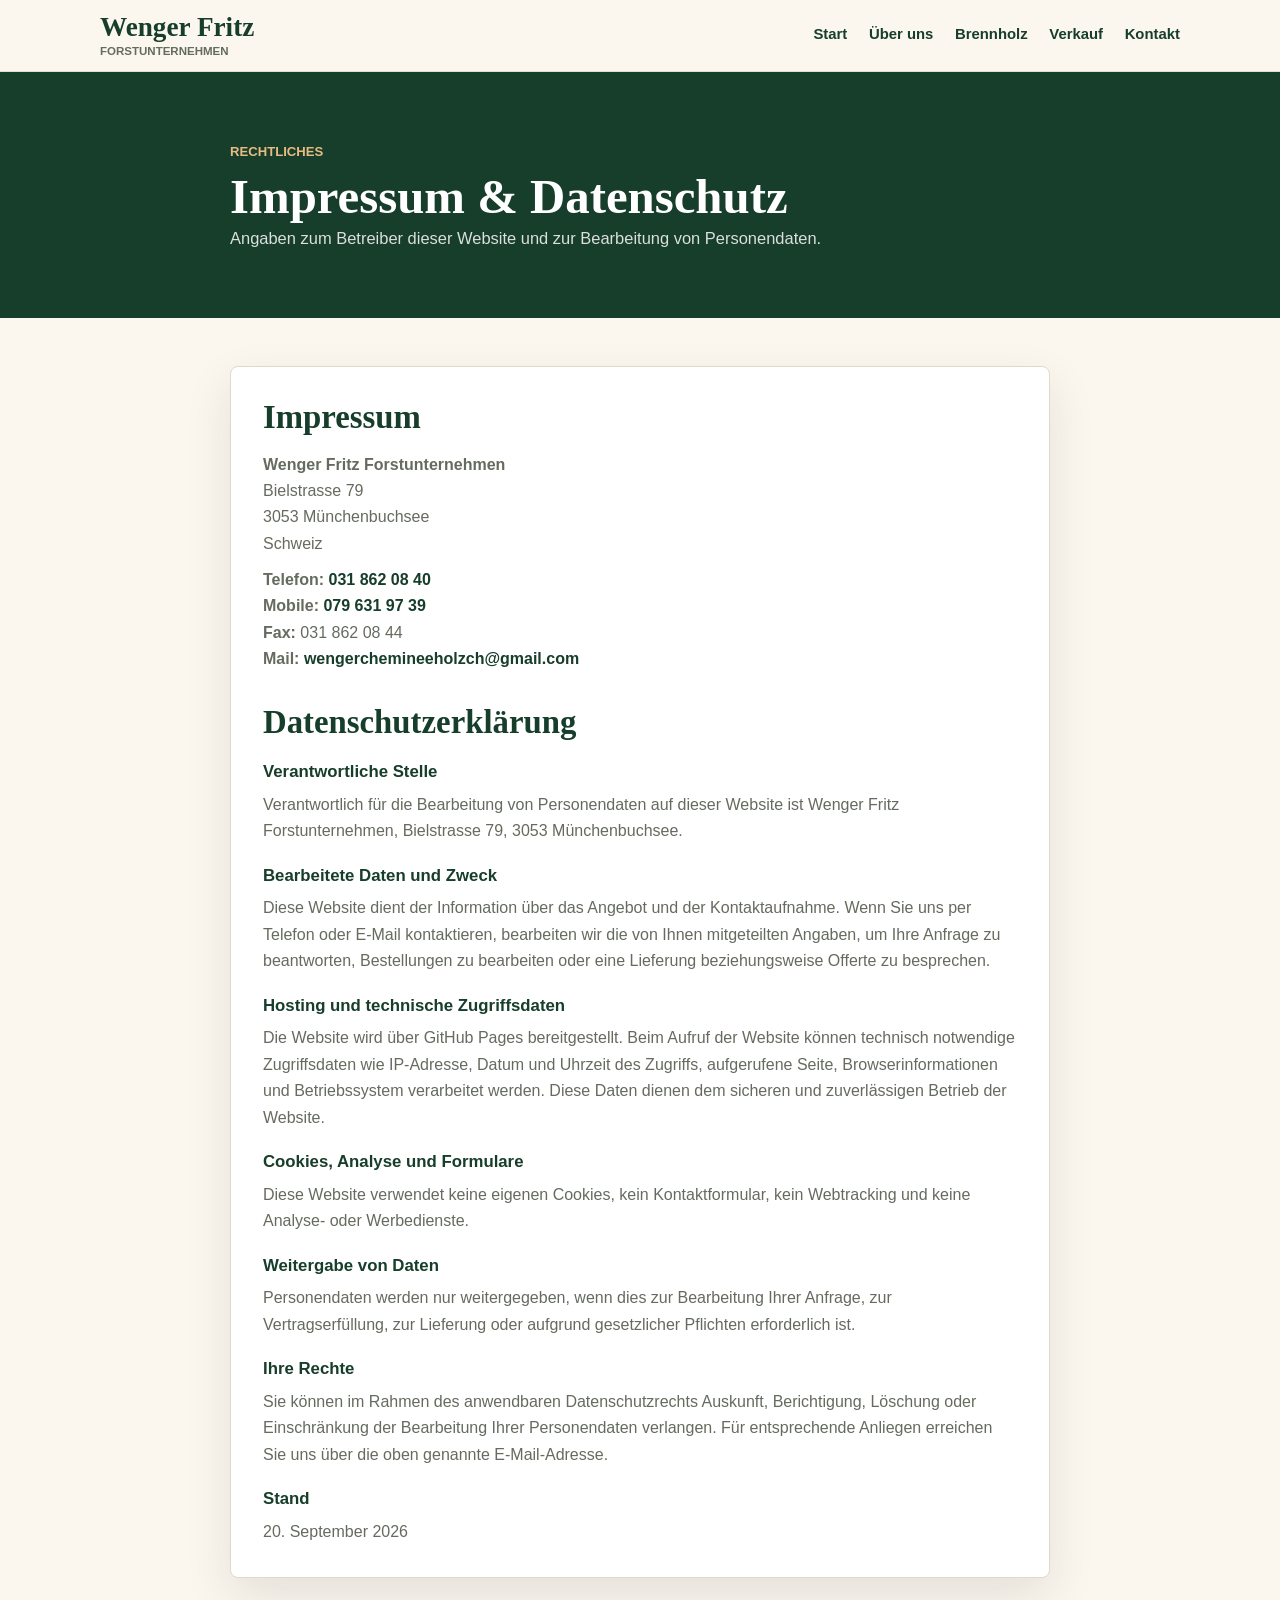
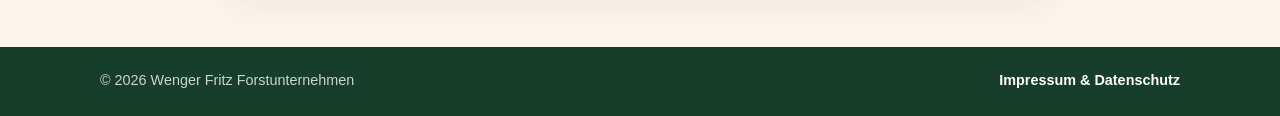
==== commit 3df3824d: "Footer verschlankt und Skalierung fuer grosse Bildschirme Footer: - "Nach oben" bzw. "Startseite" en" ====
--- a/impressum-datenschutz.html
+++ b/impressum-datenschutz.html
@@ -26,7 +26,7 @@
   </header>
 
   <main class="legal-main">
-    <section class="section legal-hero">
+    <section class="section section-green legal-hero">
       <div class="section-inner legal-wrap">
         <p class="section-kicker">Rechtliches</p>
         <h1>Impressum & Datenschutz</h1>
@@ -38,7 +38,7 @@
       <div class="section-inner legal-wrap legal-card">
         <h2>Impressum</h2>
         <p><strong>Wenger Fritz Forstunternehmen</strong><br>Bielstrasse 79<br>3053 Münchenbuchsee<br>Schweiz</p>
-        <p><strong>Telefon:</strong> <a href="tel:+41318620840">031 862 08 40</a><br><strong>Mobile:</strong> <a href="tel:+41796319739">079 631 97 39</a><br><strong>Fax:</strong> 031 862 08 44<br><strong>Mail:</strong> <a href="mailto:wengerchemineeholzch@gmail.com">wengerchemineeholzch@gmail.com</a></p>
+        <p><strong>Telefon:</strong> <a href="tel:+41318620840">031 862 08 40</a><br><strong>Mobile:</strong> <a href="tel:+41796319739">079 631 97 39</a><br><strong>Fax:</strong> 031 862 08 44<br><strong>Mail:</strong> <a href="mailto:wengerchemineeholzch@gmail.com">wengerchemineeholzch@<wbr>gmail.com</a></p>
 
         <h2>Datenschutzerklärung</h2>
         <h3>Verantwortliche Stelle</h3>
@@ -76,7 +76,6 @@
   <footer class="site-footer">
     <p>© 2026 Wenger Fritz Forstunternehmen</p>
     <div class="footer-links">
-      <a href="index.html#start">Startseite</a>
       <a href="impressum-datenschutz.html">Impressum & Datenschutz</a>
     </div>
   </footer>
--- a/css/style.css
+++ b/css/style.css
@@ -281,7 +281,7 @@
 
 @media (min-width: 901px) {
   .contact-line {
-    grid-template-columns: 92px minmax(0, 1fr);
+    grid-template-columns: 5.75rem minmax(0, 1fr);
     align-items: baseline;
     gap: 0.8rem;
   }
@@ -418,3 +418,73 @@
   .lightbox-close { width: 36px; height: 36px; }
   .lightbox-stage { padding: 0.5rem; }
 }
+
+
+/* --- Grosse Bildschirme: Inhalt, Typografie und feste Masse wachsen mit --- */
+@media (min-width: 1500px) {
+  :root { --content: 1260px; }
+  html { font-size: 17px; }
+  section[id] { scroll-margin-top: 94px; }
+  .site-header { min-height: 80px; }
+  .hero { padding-top: 80px; }
+  .legal-main { padding-top: 80px; }
+  .hero-banner { max-height: min(56svh, 640px); }
+  h1 { max-width: 740px; }
+  .lead { max-width: 620px; }
+  .section-green p:not(.section-kicker) { max-width: 840px; }
+  .section-heading, .production-grid > div, .split > div:first-child { max-width: 840px; }
+  .about-grid { grid-template-columns: minmax(0, 1fr) 400px; }
+  .production-grid { grid-template-columns: minmax(0, 1fr) 420px; }
+  .split { grid-template-columns: minmax(0, 1fr) 380px; }
+  .about img, .production-grid img { height: 300px; }
+  .photo-row img { height: 260px; }
+  .simple-grid article { min-height: 200px; }
+  .contact-intro { max-width: 800px; }
+  .legal-wrap { max-width: 900px; }
+}
+
+@media (min-width: 1920px) {
+  :root { --content: 1480px; }
+  html { font-size: 18px; }
+  section[id] { scroll-margin-top: 102px; }
+  .site-header { min-height: 88px; }
+  .hero { padding-top: 88px; }
+  .legal-main { padding-top: 88px; }
+  .hero-banner { max-height: min(58svh, 780px); }
+  h1 { max-width: 860px; }
+  .lead { max-width: 700px; }
+  .section-green p:not(.section-kicker) { max-width: 960px; }
+  .section-heading, .production-grid > div, .split > div:first-child { max-width: 960px; }
+  .about-grid { grid-template-columns: minmax(0, 1fr) 470px; }
+  .production-grid { grid-template-columns: minmax(0, 1fr) 490px; }
+  .split { grid-template-columns: minmax(0, 1fr) 440px; }
+  .about img, .production-grid img { height: 350px; }
+  .photo-row img { height: 310px; }
+  .simple-grid article { min-height: 215px; }
+  .contact-details { grid-template-columns: repeat(4, minmax(0, 1fr)); }
+  .contact-lines { align-content: start; }
+  .contact-line { grid-template-columns: 1fr; align-content: start; gap: 0.25rem; }
+  .contact-intro { max-width: 900px; }
+  .legal-wrap { max-width: 1000px; }
+}
+
+@media (min-width: 2400px) {
+  :root { --content: 1760px; }
+  html { font-size: 19px; }
+  section[id] { scroll-margin-top: 112px; }
+  .site-header { min-height: 96px; }
+  .hero { padding-top: 96px; }
+  .legal-main { padding-top: 96px; }
+  .hero-banner { max-height: min(60svh, 940px); }
+  h1 { max-width: 980px; }
+  .lead { max-width: 800px; }
+  .section-green p:not(.section-kicker) { max-width: 1080px; }
+  .section-heading, .production-grid > div, .split > div:first-child { max-width: 1080px; }
+  .about-grid { grid-template-columns: minmax(0, 1fr) 540px; }
+  .production-grid { grid-template-columns: minmax(0, 1fr) 560px; }
+  .split { grid-template-columns: minmax(0, 1fr) 500px; }
+  .about img, .production-grid img { height: 400px; }
+  .photo-row img { height: 360px; }
+  .contact-intro { max-width: 1000px; }
+  .legal-wrap { max-width: 1100px; }
+}
